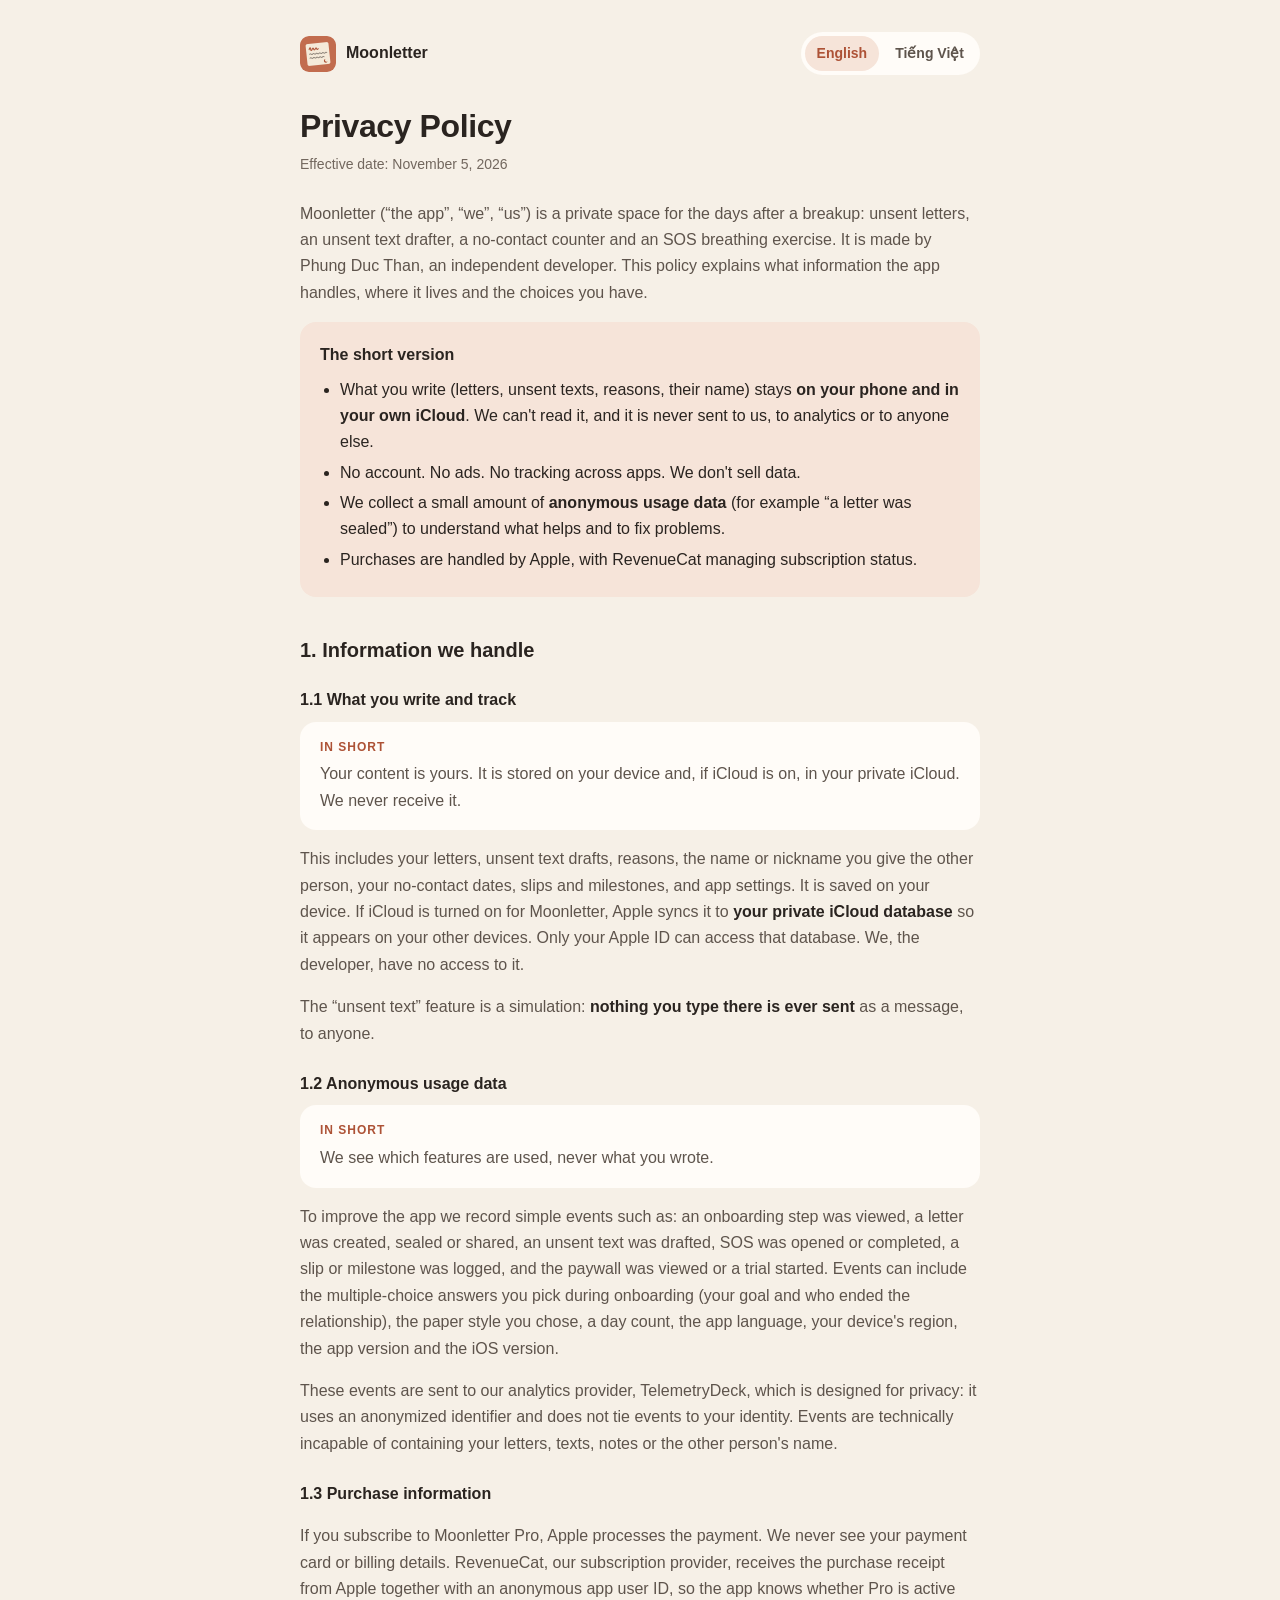
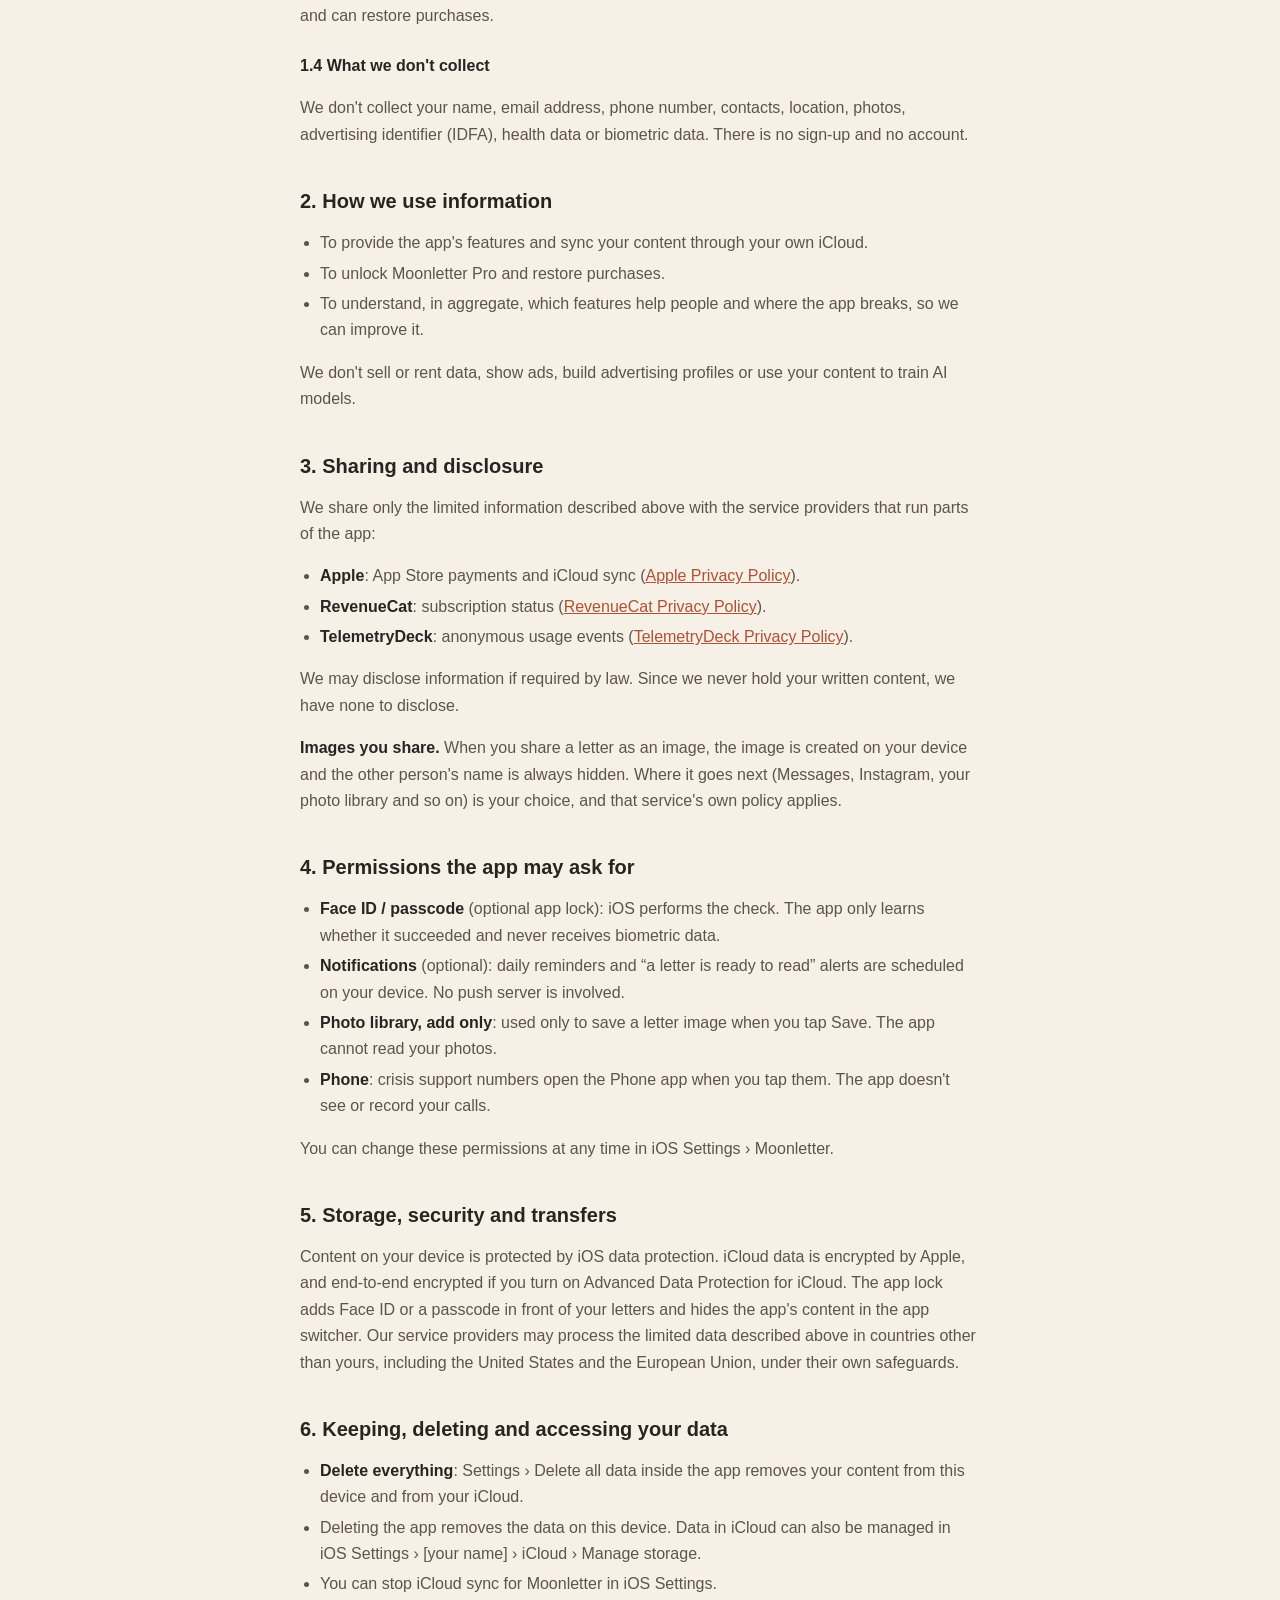
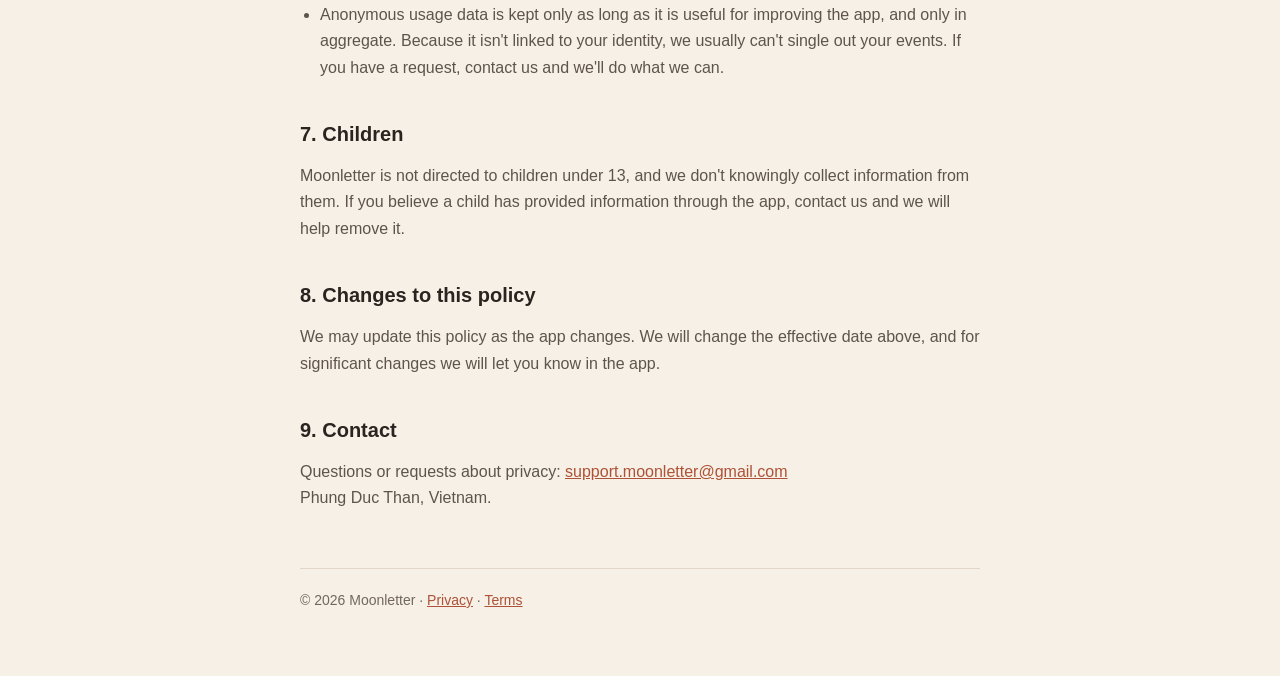
==== privacy.html @ 15083d05 "Add Moonletter privacy policy, terms of use and support pages Co-Authored-By: Claude Opus 5.5 <norep" ====
<!doctype html>
<html lang="en">
<head>
<meta charset="utf-8">
<meta name="viewport" content="width=device-width, initial-scale=1">
<title>Moonletter · Privacy Policy</title>
<meta name="description" content="How Moonletter handles your data: your letters stay on your phone and in your own iCloud.">
<link rel="icon" href="logo.png">
<link rel="stylesheet" href="style.css">
</head>
<body>
<main>
<header>
  <a class="brand" href="./"><img src="logo.png" alt="">Moonletter</a>
  <nav class="lang" aria-label="Language"><a href="#en" class="on">English</a><a href="#vi">Tiếng Việt</a></nav>
</header>

<!-- ============================== ENGLISH ============================== -->
<article id="en" lang="en">
<h1>Privacy Policy</h1>
<p class="meta">Effective date: November 5, 2026</p>

<p>Moonletter (“the app”, “we”, “us”) is a private space for the days after a breakup: unsent letters, an unsent text drafter, a no-contact counter and an SOS breathing exercise. It is made by Phung Duc Than, an independent developer. This policy explains what information the app handles, where it lives and the choices you have.</p>

<div class="summary">
  <strong>The short version</strong>
  <ul>
    <li>What you write (letters, unsent texts, reasons, their name) stays <strong>on your phone and in your own iCloud</strong>. We can't read it, and it is never sent to us, to analytics or to anyone else.</li>
    <li>No account. No ads. No tracking across apps. We don't sell data.</li>
    <li>We collect a small amount of <strong>anonymous usage data</strong> (for example “a letter was sealed”) to understand what helps and to fix problems.</li>
    <li>Purchases are handled by Apple, with RevenueCat managing subscription status.</li>
  </ul>
</div>

<h2>1. Information we handle</h2>

<h3>1.1 What you write and track</h3>
<div class="short"><b>In short</b><p>Your content is yours. It is stored on your device and, if iCloud is on, in your private iCloud. We never receive it.</p></div>
<p>This includes your letters, unsent text drafts, reasons, the name or nickname you give the other person, your no-contact dates, slips and milestones, and app settings. It is saved on your device. If iCloud is turned on for Moonletter, Apple syncs it to <strong>your private iCloud database</strong> so it appears on your other devices. Only your Apple ID can access that database. We, the developer, have no access to it.</p>
<p>The “unsent text” feature is a simulation: <strong>nothing you type there is ever sent</strong> as a message, to anyone.</p>

<h3>1.2 Anonymous usage data</h3>
<div class="short"><b>In short</b><p>We see which features are used, never what you wrote.</p></div>
<p>To improve the app we record simple events such as: an onboarding step was viewed, a letter was created, sealed or shared, an unsent text was drafted, SOS was opened or completed, a slip or milestone was logged, and the paywall was viewed or a trial started. Events can include the multiple-choice answers you pick during onboarding (your goal and who ended the relationship), the paper style you chose, a day count, the app language, your device's region, the app version and the iOS version.</p>
<p>These events are sent to our analytics provider, TelemetryDeck, which is designed for privacy: it uses an anonymized identifier and does not tie events to your identity. Events are technically incapable of containing your letters, texts, notes or the other person's name.</p>

<h3>1.3 Purchase information</h3>
<p>If you subscribe to Moonletter Pro, Apple processes the payment. We never see your payment card or billing details. RevenueCat, our subscription provider, receives the purchase receipt from Apple together with an anonymous app user ID, so the app knows whether Pro is active and can restore purchases.</p>

<h3>1.4 What we don't collect</h3>
<p>We don't collect your name, email address, phone number, contacts, location, photos, advertising identifier (IDFA), health data or biometric data. There is no sign-up and no account.</p>

<h2>2. How we use information</h2>
<ul>
  <li>To provide the app's features and sync your content through your own iCloud.</li>
  <li>To unlock Moonletter Pro and restore purchases.</li>
  <li>To understand, in aggregate, which features help people and where the app breaks, so we can improve it.</li>
</ul>
<p>We don't sell or rent data, show ads, build advertising profiles or use your content to train AI models.</p>

<h2>3. Sharing and disclosure</h2>
<p>We share only the limited information described above with the service providers that run parts of the app:</p>
<ul>
  <li><strong>Apple</strong>: App Store payments and iCloud sync (<a href="https://www.apple.com/legal/privacy/">Apple Privacy Policy</a>).</li>
  <li><strong>RevenueCat</strong>: subscription status (<a href="https://www.revenuecat.com/privacy/">RevenueCat Privacy Policy</a>).</li>
  <li><strong>TelemetryDeck</strong>: anonymous usage events (<a href="https://telemetrydeck.com/privacy/">TelemetryDeck Privacy Policy</a>).</li>
</ul>
<p>We may disclose information if required by law. Since we never hold your written content, we have none to disclose.</p>
<p><strong>Images you share.</strong> When you share a letter as an image, the image is created on your device and the other person's name is always hidden. Where it goes next (Messages, Instagram, your photo library and so on) is your choice, and that service's own policy applies.</p>

<h2>4. Permissions the app may ask for</h2>
<ul>
  <li><strong>Face ID / passcode</strong> (optional app lock): iOS performs the check. The app only learns whether it succeeded and never receives biometric data.</li>
  <li><strong>Notifications</strong> (optional): daily reminders and “a letter is ready to read” alerts are scheduled on your device. No push server is involved.</li>
  <li><strong>Photo library, add only</strong>: used only to save a letter image when you tap Save. The app cannot read your photos.</li>
  <li><strong>Phone</strong>: crisis support numbers open the Phone app when you tap them. The app doesn't see or record your calls.</li>
</ul>
<p>You can change these permissions at any time in iOS Settings › Moonletter.</p>

<h2>5. Storage, security and transfers</h2>
<p>Content on your device is protected by iOS data protection. iCloud data is encrypted by Apple, and end-to-end encrypted if you turn on Advanced Data Protection for iCloud. The app lock adds Face ID or a passcode in front of your letters and hides the app's content in the app switcher. Our service providers may process the limited data described above in countries other than yours, including the United States and the European Union, under their own safeguards.</p>

<h2>6. Keeping, deleting and accessing your data</h2>
<ul>
  <li><strong>Delete everything</strong>: Settings › Delete all data inside the app removes your content from this device and from your iCloud.</li>
  <li>Deleting the app removes the data on this device. Data in iCloud can also be managed in iOS Settings › [your name] › iCloud › Manage storage.</li>
  <li>You can stop iCloud sync for Moonletter in iOS Settings.</li>
  <li>Anonymous usage data is kept only as long as it is useful for improving the app, and only in aggregate. Because it isn't linked to your identity, we usually can't single out your events. If you have a request, contact us and we'll do what we can.</li>
</ul>

<h2>7. Children</h2>
<p>Moonletter is not directed to children under 13, and we don't knowingly collect information from them. If you believe a child has provided information through the app, contact us and we will help remove it.</p>

<h2>8. Changes to this policy</h2>
<p>We may update this policy as the app changes. We will change the effective date above, and for significant changes we will let you know in the app.</p>

<h2>9. Contact</h2>
<p>Questions or requests about privacy: <a href="mailto:support.moonletter@gmail.com">support.moonletter@gmail.com</a><br>Phung Duc Than, Vietnam.</p>
</article>

<!-- ============================== TIẾNG VIỆT ============================== -->
<article id="vi" lang="vi">
<h1>Chính sách quyền riêng tư</h1>
<p class="meta">Có hiệu lực từ: 5 tháng 11, 2026</p>

<p>Moonletter (“ứng dụng”, “chúng tôi”) là một góc riêng cho những ngày sau chia tay: thư không gửi, nhắn mà không gửi, đếm ngày không liên lạc và bài thở SOS. Ứng dụng do Phùng Đức Thản, một nhà phát triển độc lập, làm ra. Chính sách này giải thích ứng dụng xử lý những thông tin nào, chúng nằm ở đâu và bạn có những lựa chọn gì.</p>

<div class="summary">
  <strong>Tóm tắt</strong>
  <ul>
    <li>Những gì bạn viết (thư, tin nhắn không gửi, lý do, tên người ấy) chỉ nằm <strong>trên điện thoại và iCloud riêng của bạn</strong>. Chúng tôi không đọc được, và chúng không bao giờ được gửi cho chúng tôi, cho dịch vụ phân tích hay cho bất kỳ ai.</li>
    <li>Không tài khoản. Không quảng cáo. Không theo dõi bạn qua các ứng dụng khác. Chúng tôi không bán dữ liệu.</li>
    <li>Chúng tôi thu một lượng nhỏ <strong>dữ liệu sử dụng ẩn danh</strong> (ví dụ “một lá thư vừa được niêm phong”) để biết điều gì giúp ích và để sửa lỗi.</li>
    <li>Việc mua hàng do Apple xử lý, RevenueCat quản lý trạng thái gói đăng ký.</li>
  </ul>
</div>

<h2>1. Thông tin ứng dụng xử lý</h2>

<h3>1.1 Những gì bạn viết và ghi lại</h3>
<div class="short"><b>Ngắn gọn</b><p>Nội dung là của bạn. Nó được lưu trên máy và, nếu bật iCloud, trong iCloud riêng của bạn. Chúng tôi không bao giờ nhận được.</p></div>
<p>Gồm thư, tin nhắn không gửi, lý do, tên hoặc biệt danh bạn đặt cho người ấy, ngày không liên lạc, những lần lỡ, cột mốc và cài đặt của ứng dụng. Tất cả được lưu trên máy bạn. Nếu bật iCloud cho Moonletter, Apple đồng bộ chúng vào <strong>kho iCloud riêng của bạn</strong> để hiện trên các thiết bị khác của bạn. Chỉ Apple ID của bạn mới truy cập được kho này. Chúng tôi, nhà phát triển, không có quyền truy cập.</p>
<p>Tính năng “nhắn mà không gửi” chỉ là giả lập: <strong>không có gì bạn gõ ở đó được gửi đi</strong> dưới dạng tin nhắn, cho bất kỳ ai.</p>

<h3>1.2 Dữ liệu sử dụng ẩn danh</h3>
<div class="short"><b>Ngắn gọn</b><p>Chúng tôi biết tính năng nào được dùng, không bao giờ biết bạn đã viết gì.</p></div>
<p>Để cải thiện ứng dụng, chúng tôi ghi lại các sự kiện đơn giản như: xem một bước giới thiệu, tạo, niêm phong hoặc chia sẻ một lá thư, soạn một tin nhắn không gửi, mở hoặc hoàn thành SOS, ghi một lần lỡ hoặc một cột mốc, xem trang nâng cấp hoặc bắt đầu dùng thử. Sự kiện có thể kèm các lựa chọn trắc nghiệm bạn chọn lúc bắt đầu (mục tiêu của bạn, ai là người kết thúc), kiểu giấy bạn chọn, số ngày, ngôn ngữ ứng dụng, vùng của máy, phiên bản ứng dụng và phiên bản iOS.</p>
<p>Các sự kiện này được gửi tới TelemetryDeck, dịch vụ phân tích được thiết kế để bảo vệ quyền riêng tư: dùng mã định danh ẩn danh và không gắn sự kiện với danh tính của bạn. Về mặt kỹ thuật, sự kiện không thể chứa thư, tin nhắn, ghi chú hay tên người ấy.</p>

<h3>1.3 Thông tin mua hàng</h3>
<p>Nếu bạn đăng ký Moonletter Pro, Apple xử lý việc thanh toán. Chúng tôi không bao giờ thấy thẻ hay thông tin thanh toán của bạn. RevenueCat, nhà cung cấp dịch vụ gói đăng ký, nhận biên nhận mua hàng từ Apple cùng một mã người dùng ẩn danh, để ứng dụng biết Pro có đang bật không và khôi phục được giao dịch.</p>

<h3>1.4 Những gì chúng tôi không thu thập</h3>
<p>Chúng tôi không thu thập họ tên, email, số điện thoại, danh bạ, vị trí, ảnh, mã quảng cáo (IDFA), dữ liệu sức khoẻ hay dữ liệu sinh trắc học. Không cần đăng ký, không có tài khoản.</p>

<h2>2. Chúng tôi dùng thông tin để làm gì</h2>
<ul>
  <li>Cung cấp các tính năng của ứng dụng và đồng bộ nội dung qua iCloud của chính bạn.</li>
  <li>Mở khoá Moonletter Pro và khôi phục giao dịch.</li>
  <li>Hiểu, ở dạng tổng hợp, tính năng nào giúp ích và ứng dụng lỗi ở đâu, để cải thiện.</li>
</ul>
<p>Chúng tôi không bán hay cho thuê dữ liệu, không hiện quảng cáo, không lập hồ sơ quảng cáo và không dùng nội dung của bạn để huấn luyện AI.</p>

<h2>3. Chia sẻ và tiết lộ</h2>
<p>Chúng tôi chỉ chia sẻ phần thông tin hạn chế nói ở trên với các nhà cung cấp dịch vụ vận hành một phần ứng dụng:</p>
<ul>
  <li><strong>Apple</strong>: thanh toán App Store và đồng bộ iCloud (<a href="https://www.apple.com/legal/privacy/">Chính sách quyền riêng tư của Apple</a>).</li>
  <li><strong>RevenueCat</strong>: trạng thái gói đăng ký (<a href="https://www.revenuecat.com/privacy/">Chính sách của RevenueCat</a>).</li>
  <li><strong>TelemetryDeck</strong>: sự kiện sử dụng ẩn danh (<a href="https://telemetrydeck.com/privacy/">Chính sách của TelemetryDeck</a>).</li>
</ul>
<p>Chúng tôi có thể tiết lộ thông tin khi pháp luật yêu cầu. Vì không bao giờ giữ nội dung bạn viết, chúng tôi không có nội dung nào để tiết lộ.</p>
<p><strong>Ảnh bạn chia sẻ.</strong> Khi bạn chia sẻ một lá thư dưới dạng ảnh, ảnh được tạo ngay trên máy và tên người ấy luôn được che. Ảnh đi đâu tiếp theo (Tin nhắn, Instagram, thư viện ảnh…) là do bạn chọn, và chính sách của dịch vụ đó sẽ áp dụng.</p>

<h2>4. Các quyền ứng dụng có thể xin</h2>
<ul>
  <li><strong>Face ID / mật mã</strong> (khoá ứng dụng, tuỳ chọn): iOS thực hiện việc kiểm tra. Ứng dụng chỉ biết thành công hay không và không bao giờ nhận dữ liệu sinh trắc học.</li>
  <li><strong>Thông báo</strong> (tuỳ chọn): nhắc hằng ngày và thông báo “thư đã đọc được” được lên lịch ngay trên máy, không qua máy chủ nào.</li>
  <li><strong>Thư viện ảnh, chỉ thêm</strong>: chỉ dùng để lưu ảnh lá thư khi bạn bấm Lưu. Ứng dụng không đọc được ảnh của bạn.</li>
  <li><strong>Điện thoại</strong>: số đường dây hỗ trợ khủng hoảng mở ứng dụng Điện thoại khi bạn bấm. Ứng dụng không thấy và không ghi lại cuộc gọi.</li>
</ul>
<p>Bạn có thể đổi các quyền này bất cứ lúc nào trong Cài đặt iOS › Moonletter.</p>

<h2>5. Lưu trữ, bảo mật và chuyển dữ liệu</h2>
<p>Nội dung trên máy được bảo vệ bởi cơ chế bảo vệ dữ liệu của iOS. Dữ liệu iCloud được Apple mã hoá, và mã hoá đầu cuối nếu bạn bật Bảo vệ dữ liệu nâng cao cho iCloud. Khoá ứng dụng thêm Face ID hoặc mật mã trước thư của bạn và che nội dung khi xem trình chuyển ứng dụng. Các nhà cung cấp dịch vụ có thể xử lý phần dữ liệu hạn chế nói trên ở nước khác, gồm Hoa Kỳ và Liên minh châu Âu, theo các biện pháp bảo vệ của họ.</p>

<h2>6. Lưu giữ, xoá và truy cập dữ liệu</h2>
<ul>
  <li><strong>Xoá tất cả</strong>: Cài đặt › Xoá toàn bộ dữ liệu trong ứng dụng sẽ xoá nội dung của bạn trên máy này và trong iCloud của bạn.</li>
  <li>Xoá ứng dụng sẽ xoá dữ liệu trên máy này. Dữ liệu trong iCloud cũng quản lý được ở Cài đặt iOS › [tên bạn] › iCloud › Quản lý dung lượng.</li>
  <li>Bạn có thể tắt đồng bộ iCloud cho Moonletter trong Cài đặt iOS.</li>
  <li>Dữ liệu sử dụng ẩn danh chỉ được giữ khi còn hữu ích cho việc cải thiện ứng dụng, và chỉ ở dạng tổng hợp. Vì không gắn với danh tính, thường chúng tôi không tách riêng được sự kiện của bạn. Nếu có yêu cầu, hãy liên hệ, chúng tôi sẽ cố gắng hết sức.</li>
</ul>

<h2>7. Trẻ em</h2>
<p>Moonletter không dành cho trẻ dưới 13 tuổi và chúng tôi không cố ý thu thập thông tin của trẻ. Nếu bạn cho rằng một trẻ em đã cung cấp thông tin qua ứng dụng, hãy liên hệ để chúng tôi giúp xoá.</p>

<h2>8. Thay đổi chính sách</h2>
<p>Chúng tôi có thể cập nhật chính sách khi ứng dụng thay đổi. Ngày hiệu lực ở trên sẽ được cập nhật, và với thay đổi quan trọng, chúng tôi sẽ báo trong ứng dụng.</p>

<h2>9. Liên hệ</h2>
<p>Câu hỏi hoặc yêu cầu về quyền riêng tư: <a href="mailto:support.moonletter@gmail.com">support.moonletter@gmail.com</a><br>Phùng Đức Thản, Việt Nam.</p>
</article>

<footer>© 2026 Moonletter · <a href="privacy.html">Privacy</a> · <a href="terms.html">Terms</a></footer>
</main>
</body>
</html>
---- style.css ----
:root {
  --bg: #F6F0E7;
  --surface: #FFFCF8;
  --ink: #2A2420;
  --ink-2: #5E544C;
  --ink-3: #72675E;
  --accent: #AD5236;
  --accent-soft: #F6E4D9;
  --line: #E2D7C8;
  --mark: #FFE7A3;
}
@media (prefers-color-scheme: dark) {
  :root {
    --bg: #1A1714;
    --surface: #26211D;
    --ink: #F2EBE2;
    --ink-2: #C4B8AB;
    --ink-3: #9A8E82;
    --accent: #E89C7A;
    --accent-soft: #3A2A22;
    --line: #3A332D;
    --mark: #5A4A1E;
  }
}
* { box-sizing: border-box; }
html { -webkit-text-size-adjust: 100%; }
body {
  margin: 0;
  background: var(--bg);
  color: var(--ink);
  font: 16px/1.65 "Be Vietnam Pro", -apple-system, BlinkMacSystemFont, "Segoe UI", sans-serif;
}
main { max-width: 720px; margin: 0 auto; padding: 32px 20px 64px; }
header { display: flex; align-items: center; justify-content: space-between; gap: 12px; margin-bottom: 32px; }
.brand { display: flex; align-items: center; gap: 10px; font-weight: 700; color: var(--ink); text-decoration: none; }
.brand img { width: 36px; height: 36px; border-radius: 9px; }
.lang { display: flex; gap: 4px; background: var(--surface); padding: 4px; border-radius: 999px; }
.lang a { padding: 6px 12px; border-radius: 999px; color: var(--ink-2); text-decoration: none; font-size: 14px; font-weight: 600; }
.lang a.on { background: var(--accent-soft); color: var(--accent); }
h1 { font-size: 32px; line-height: 1.2; margin: 0 0 8px; letter-spacing: -0.4px; }
.meta { color: var(--ink-3); font-size: 14px; margin: 0 0 24px; }
h2 { font-size: 20px; line-height: 1.3; margin: 40px 0 8px; }
h3 { font-size: 16px; margin: 24px 0 4px; }
p, li { color: var(--ink-2); }
strong { color: var(--ink); }
a { color: var(--accent); }
ul { padding-left: 20px; }
li { margin: 4px 0; }
.short {
  background: var(--surface);
  border-radius: 16px;
  padding: 16px 20px;
  margin: 8px 0 16px;
}
.short p { margin: 0; }
.short b { color: var(--accent); font-size: 12px; letter-spacing: 1px; text-transform: uppercase; display: block; margin-bottom: 4px; }
.summary { background: var(--accent-soft); border-radius: 16px; padding: 20px; margin: 0 0 8px; }
.summary ul { margin: 8px 0 0; }
.summary li { color: var(--ink); }
.todo { background: var(--mark); color: var(--ink); padding: 0 4px; border-radius: 4px; }
footer { margin-top: 56px; padding-top: 20px; border-top: 1px solid var(--line); color: var(--ink-3); font-size: 14px; }

/* Song ngữ: mặc định tiếng Anh; mở với #vi thì hiện tiếng Việt. */
#vi { display: none; }
#vi:target { display: block; }
body:has(#vi:target) #en { display: none; }
body:has(#vi:target) .lang a[href="#en"] { background: none; color: var(--ink-2); }
body:has(#vi:target) .lang a[href="#vi"] { background: var(--accent-soft); color: var(--accent); }
/* Mở bằng #vi / #en: không cuộn mất phần đầu trang (trình duyệt kẹp về 0). */
article { scroll-margin-top: 100vh; }
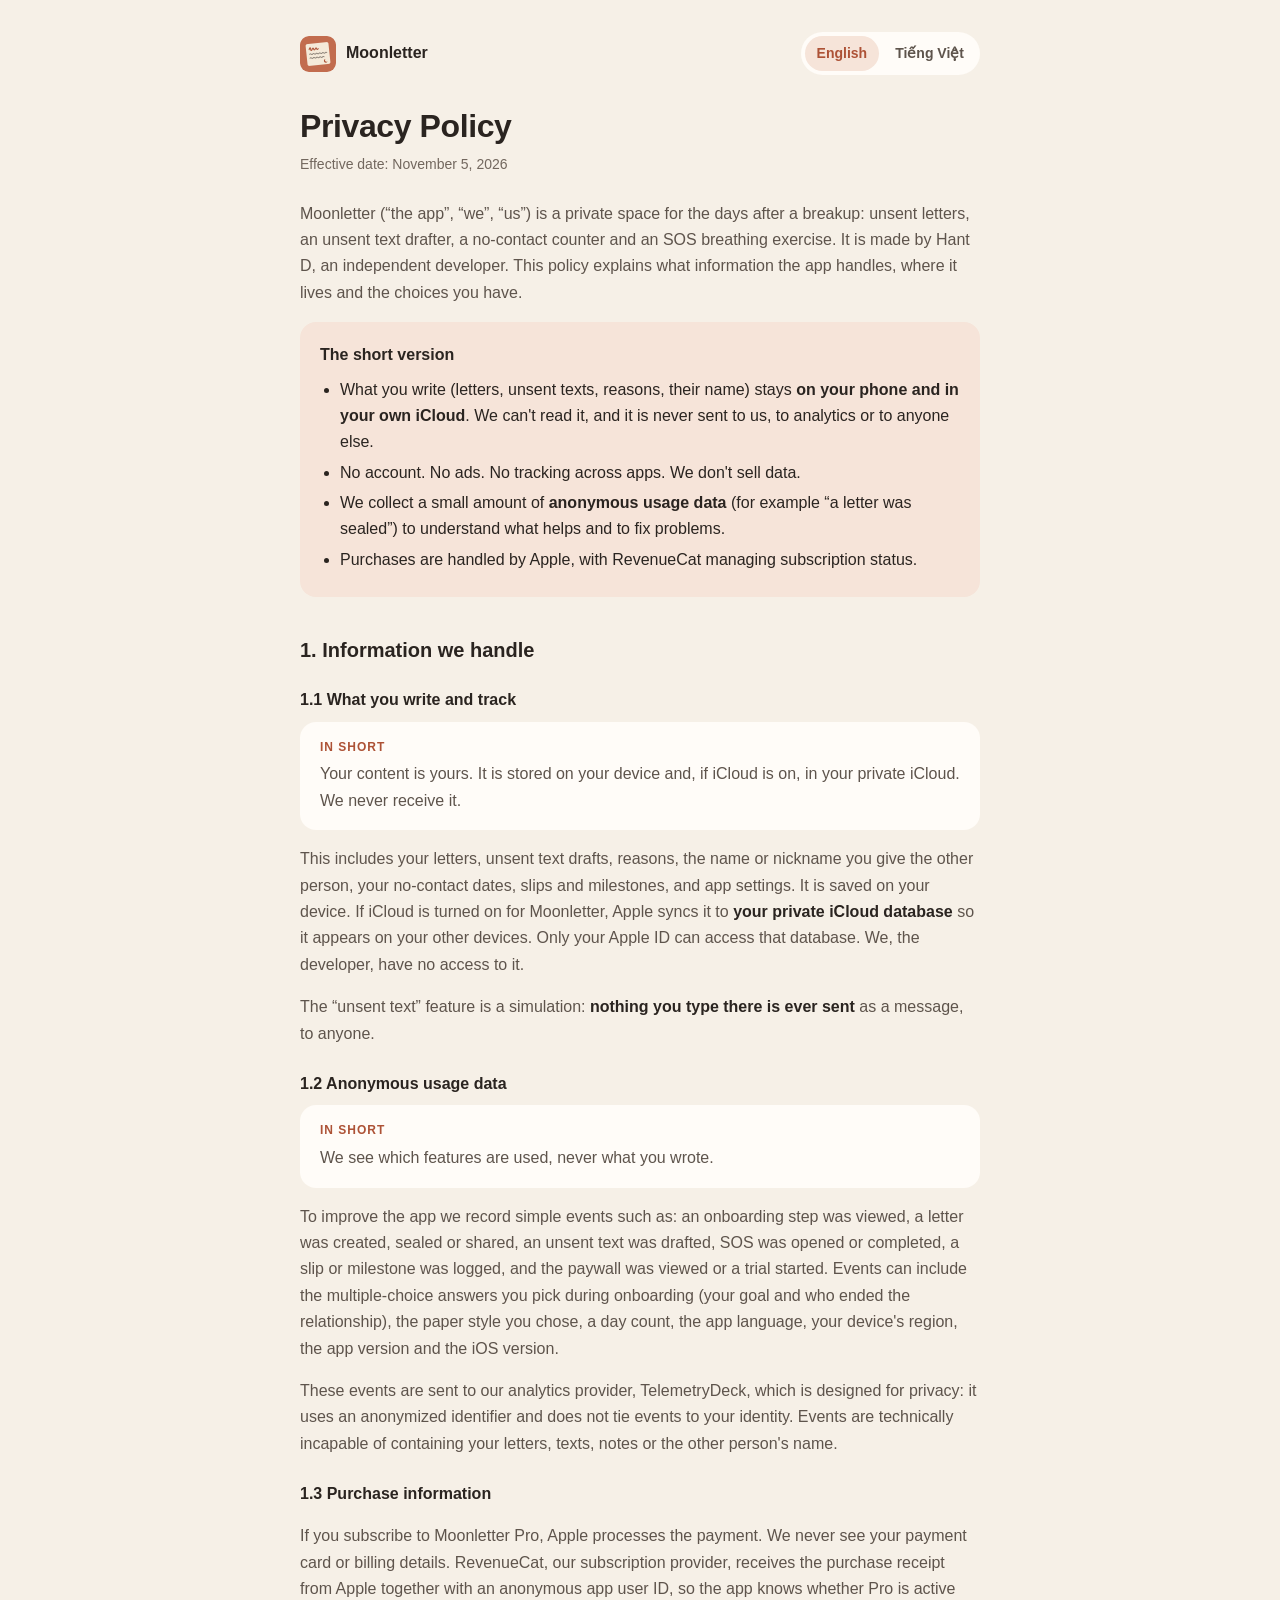
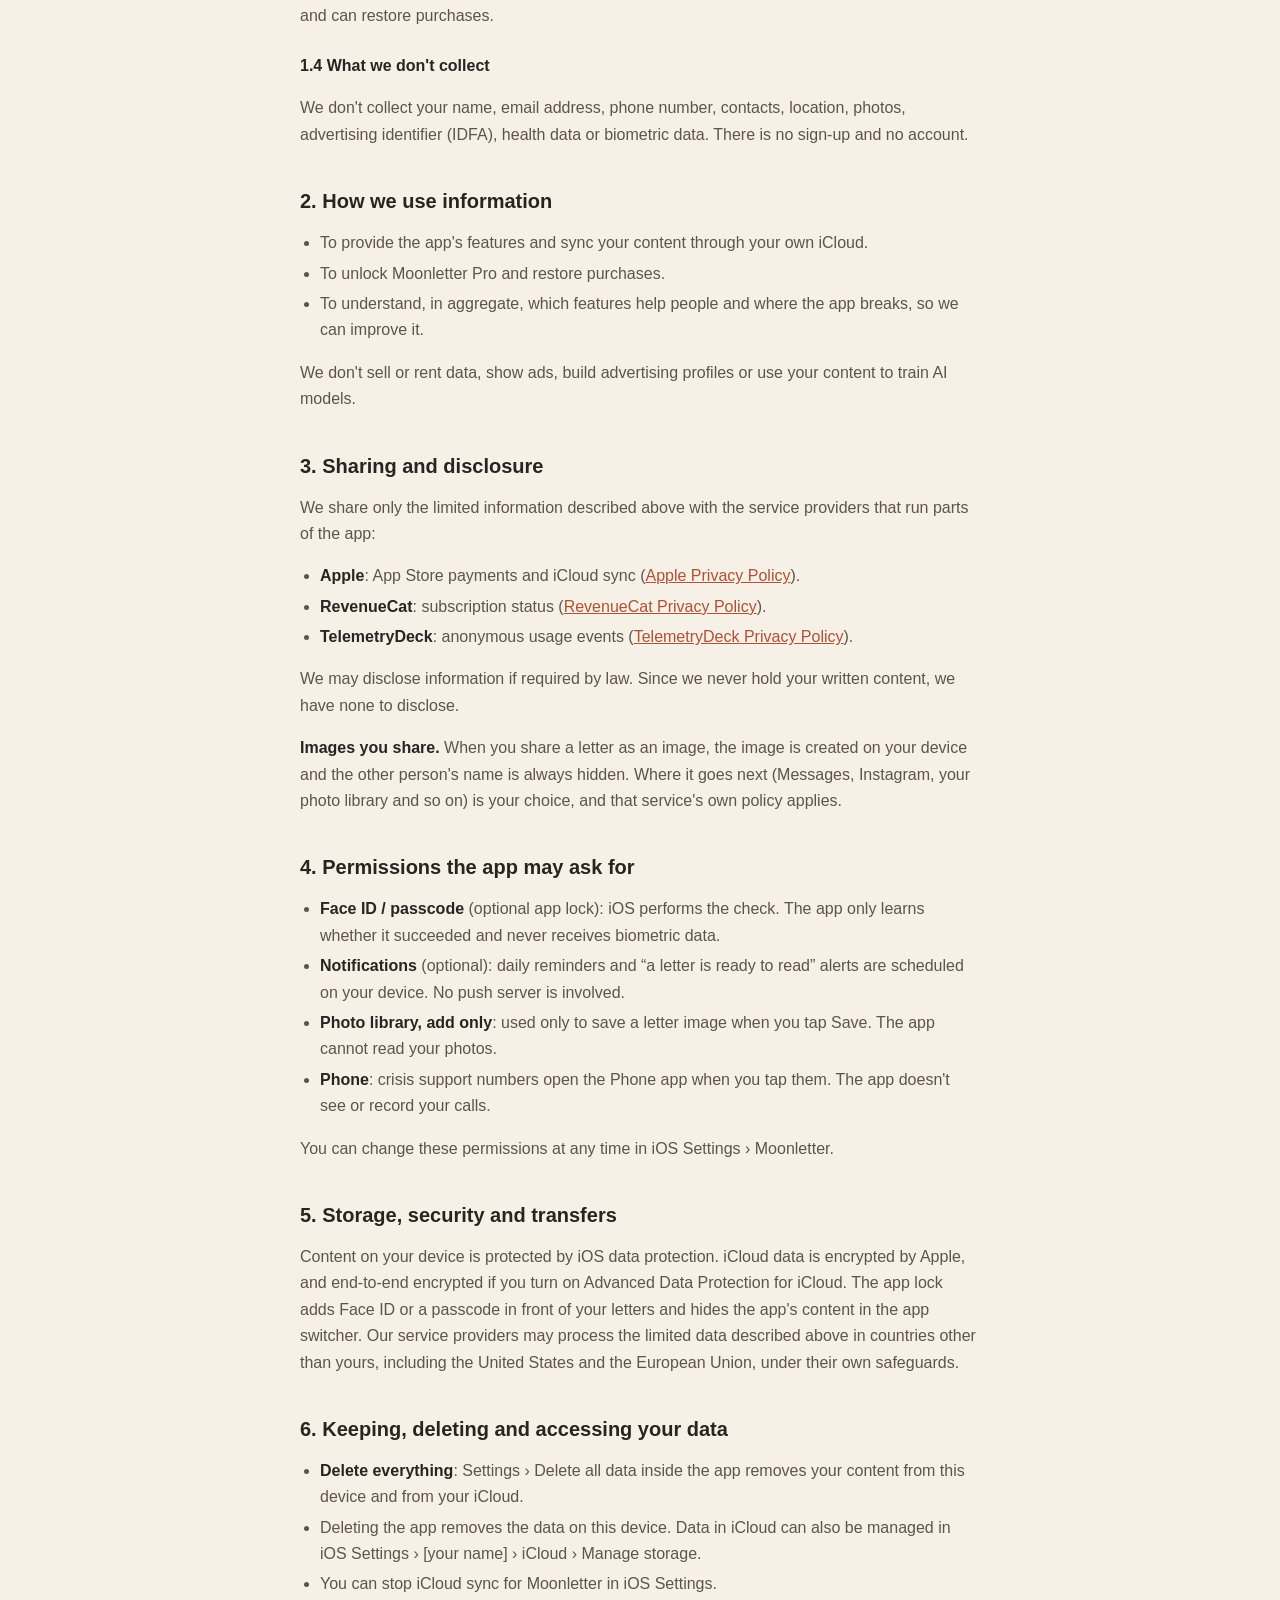
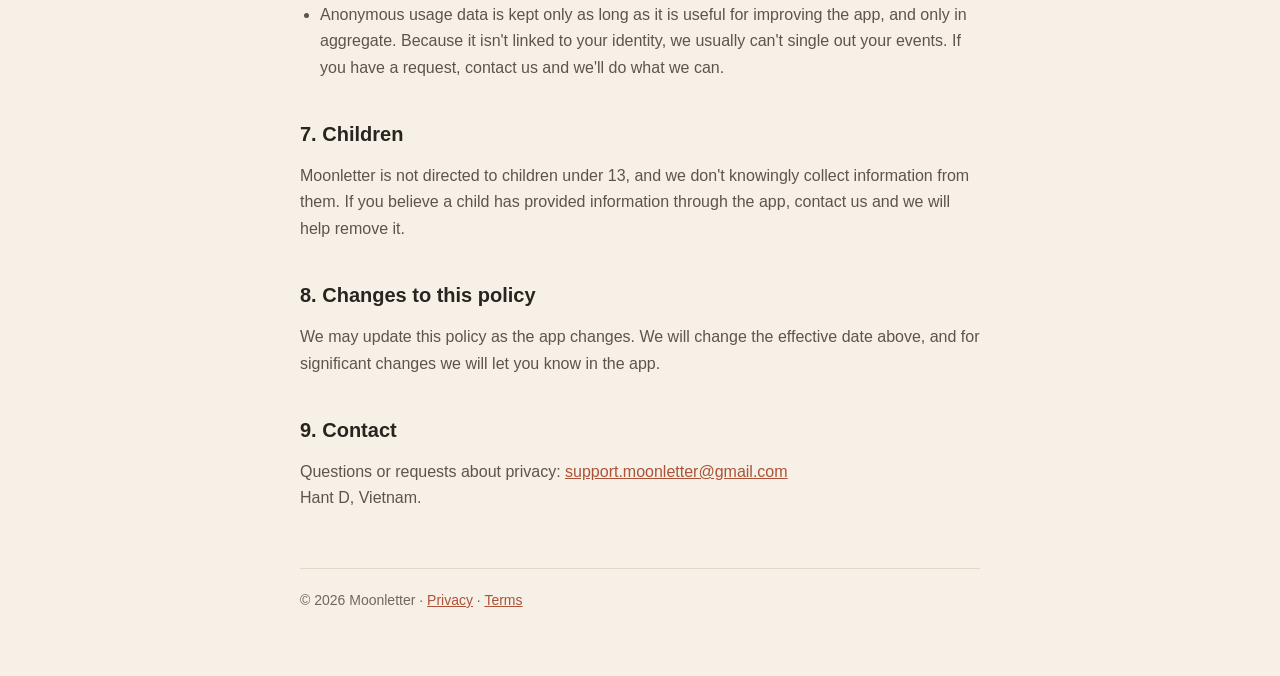
==== commit 7de00576: "Use the Hant D developer name on legal pages Co-Authored-By: Claude Opus 5.5 <noreply@anthropic.com>" ====
--- a/privacy.html
+++ b/privacy.html
@@ -20,7 +20,7 @@
 <h1>Privacy Policy</h1>
 <p class="meta">Effective date: November 5, 2026</p>
 
-<p>Moonletter (“the app”, “we”, “us”) is a private space for the days after a breakup: unsent letters, an unsent text drafter, a no-contact counter and an SOS breathing exercise. It is made by Phung Duc Than, an independent developer. This policy explains what information the app handles, where it lives and the choices you have.</p>
+<p>Moonletter (“the app”, “we”, “us”) is a private space for the days after a breakup: unsent letters, an unsent text drafter, a no-contact counter and an SOS breathing exercise. It is made by Hant D, an independent developer. This policy explains what information the app handles, where it lives and the choices you have.</p>
 
 <div class="summary">
   <strong>The short version</strong>
@@ -95,7 +95,7 @@
 <p>We may update this policy as the app changes. We will change the effective date above, and for significant changes we will let you know in the app.</p>
 
 <h2>9. Contact</h2>
-<p>Questions or requests about privacy: <a href="mailto:support.moonletter@gmail.com">support.moonletter@gmail.com</a><br>Phung Duc Than, Vietnam.</p>
+<p>Questions or requests about privacy: <a href="mailto:support.moonletter@gmail.com">support.moonletter@gmail.com</a><br>Hant D, Vietnam.</p>
 </article>
 
 <!-- ============================== TIẾNG VIỆT ============================== -->
@@ -103,7 +103,7 @@
 <h1>Chính sách quyền riêng tư</h1>
 <p class="meta">Có hiệu lực từ: 5 tháng 11, 2026</p>
 
-<p>Moonletter (“ứng dụng”, “chúng tôi”) là một góc riêng cho những ngày sau chia tay: thư không gửi, nhắn mà không gửi, đếm ngày không liên lạc và bài thở SOS. Ứng dụng do Phùng Đức Thản, một nhà phát triển độc lập, làm ra. Chính sách này giải thích ứng dụng xử lý những thông tin nào, chúng nằm ở đâu và bạn có những lựa chọn gì.</p>
+<p>Moonletter (“ứng dụng”, “chúng tôi”) là một góc riêng cho những ngày sau chia tay: thư không gửi, nhắn mà không gửi, đếm ngày không liên lạc và bài thở SOS. Ứng dụng do Hant D, một nhà phát triển độc lập, làm ra. Chính sách này giải thích ứng dụng xử lý những thông tin nào, chúng nằm ở đâu và bạn có những lựa chọn gì.</p>
 
 <div class="summary">
   <strong>Tóm tắt</strong>
@@ -178,7 +178,7 @@
 <p>Chúng tôi có thể cập nhật chính sách khi ứng dụng thay đổi. Ngày hiệu lực ở trên sẽ được cập nhật, và với thay đổi quan trọng, chúng tôi sẽ báo trong ứng dụng.</p>
 
 <h2>9. Liên hệ</h2>
-<p>Câu hỏi hoặc yêu cầu về quyền riêng tư: <a href="mailto:support.moonletter@gmail.com">support.moonletter@gmail.com</a><br>Phùng Đức Thản, Việt Nam.</p>
+<p>Câu hỏi hoặc yêu cầu về quyền riêng tư: <a href="mailto:support.moonletter@gmail.com">support.moonletter@gmail.com</a><br>Hant D, Việt Nam.</p>
 </article>
 
 <footer>© 2026 Moonletter · <a href="privacy.html">Privacy</a> · <a href="terms.html">Terms</a></footer>
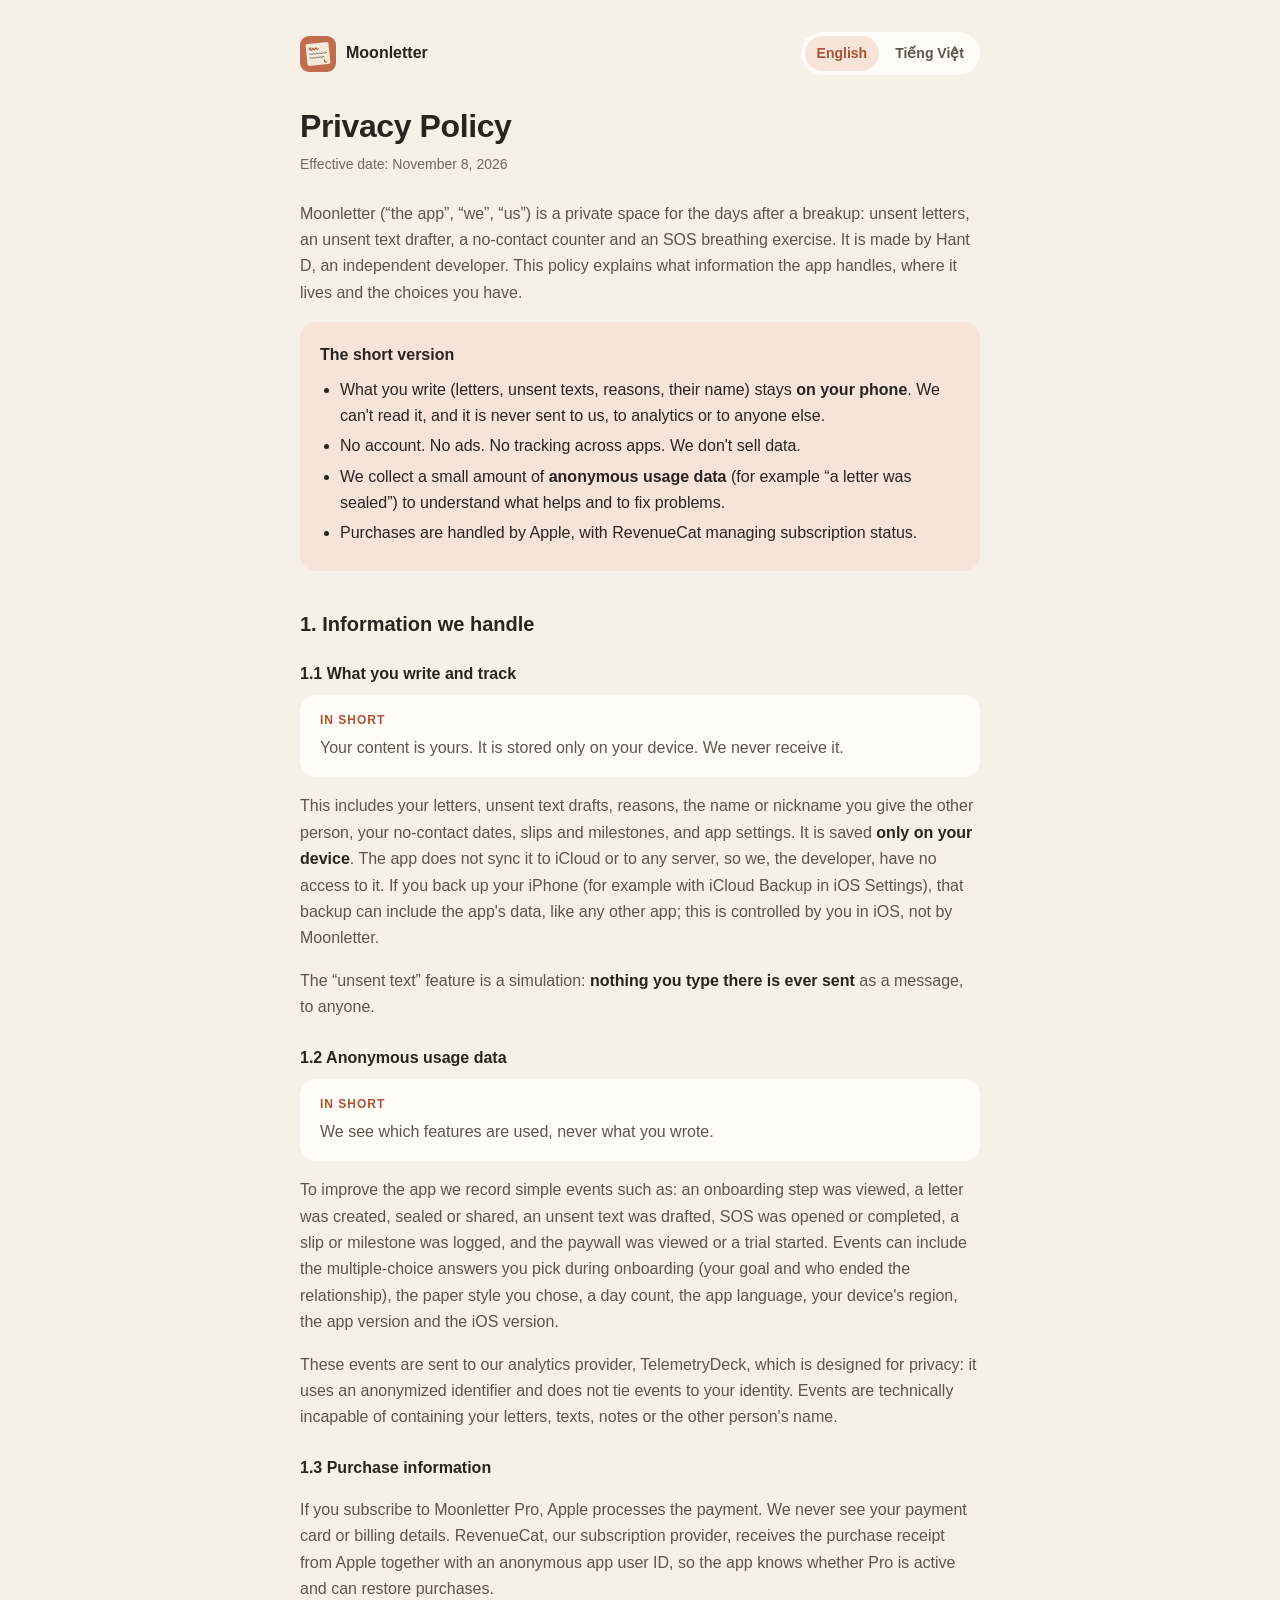
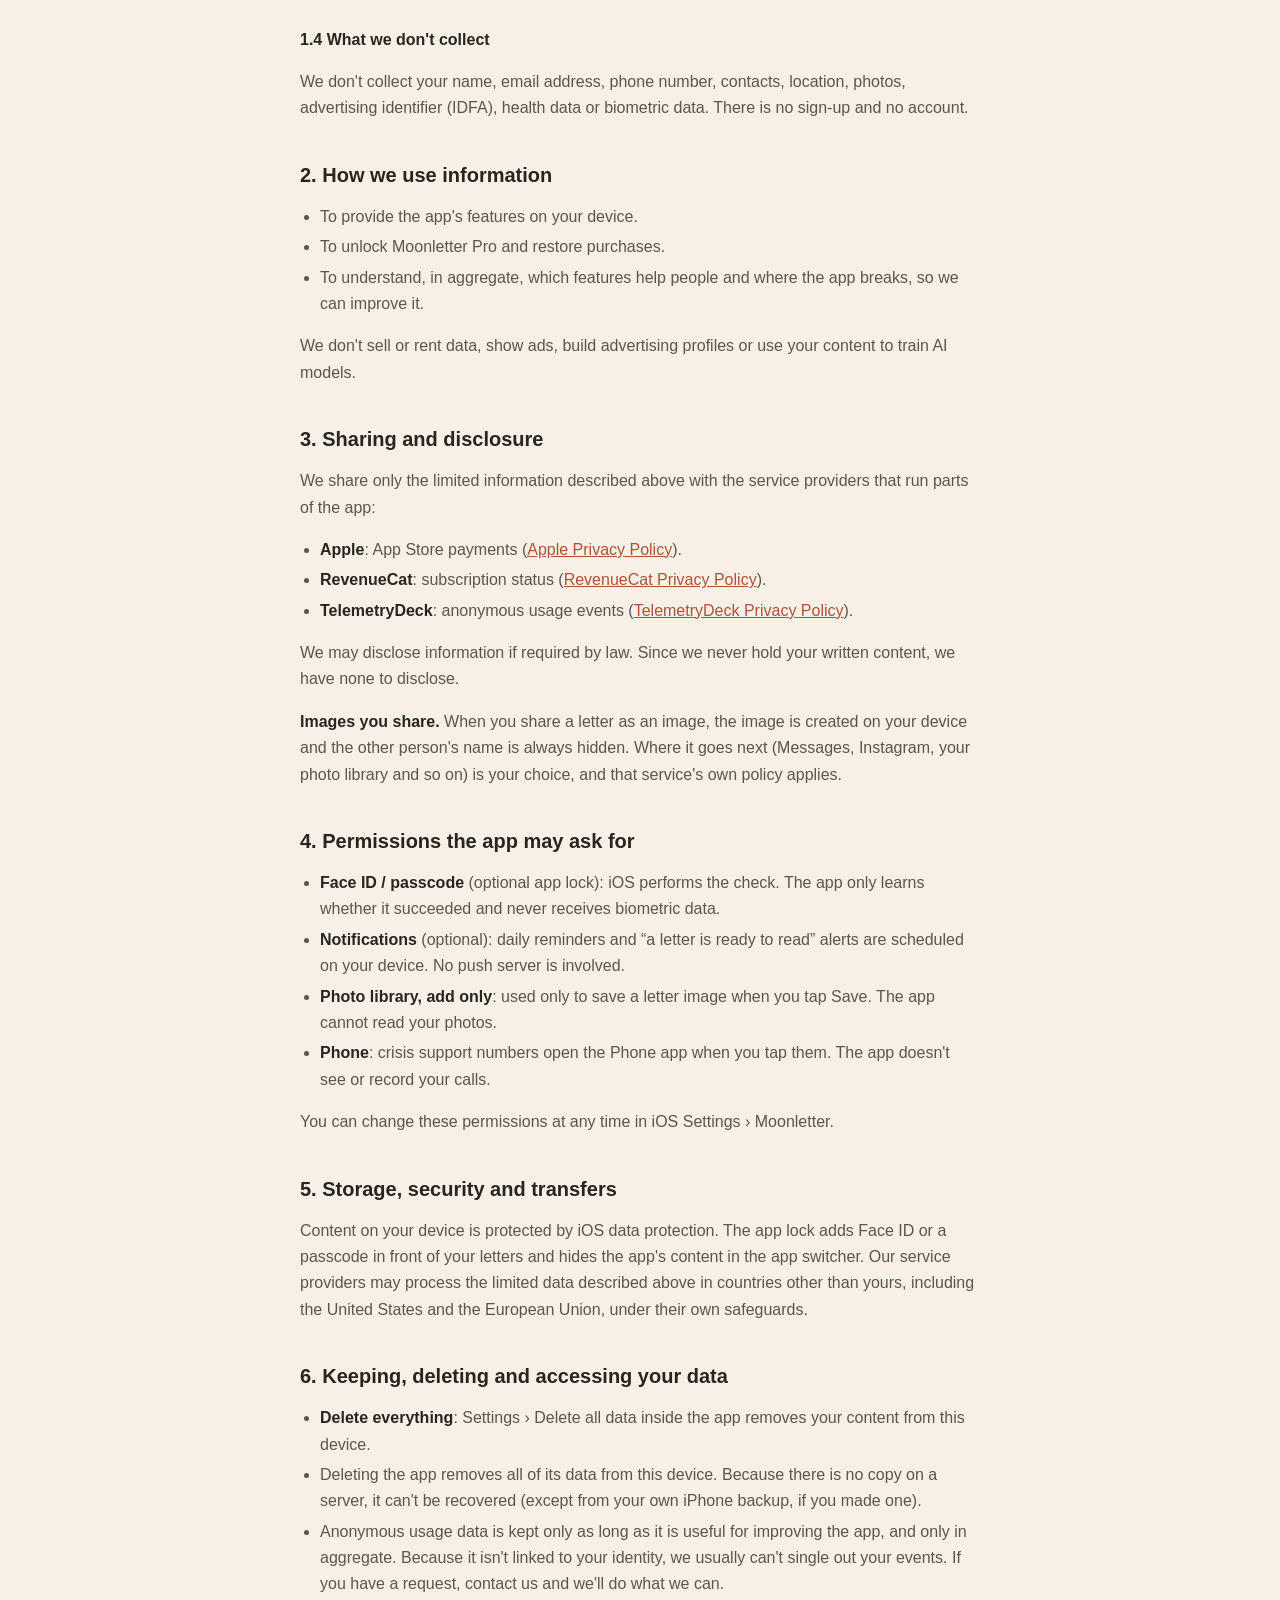
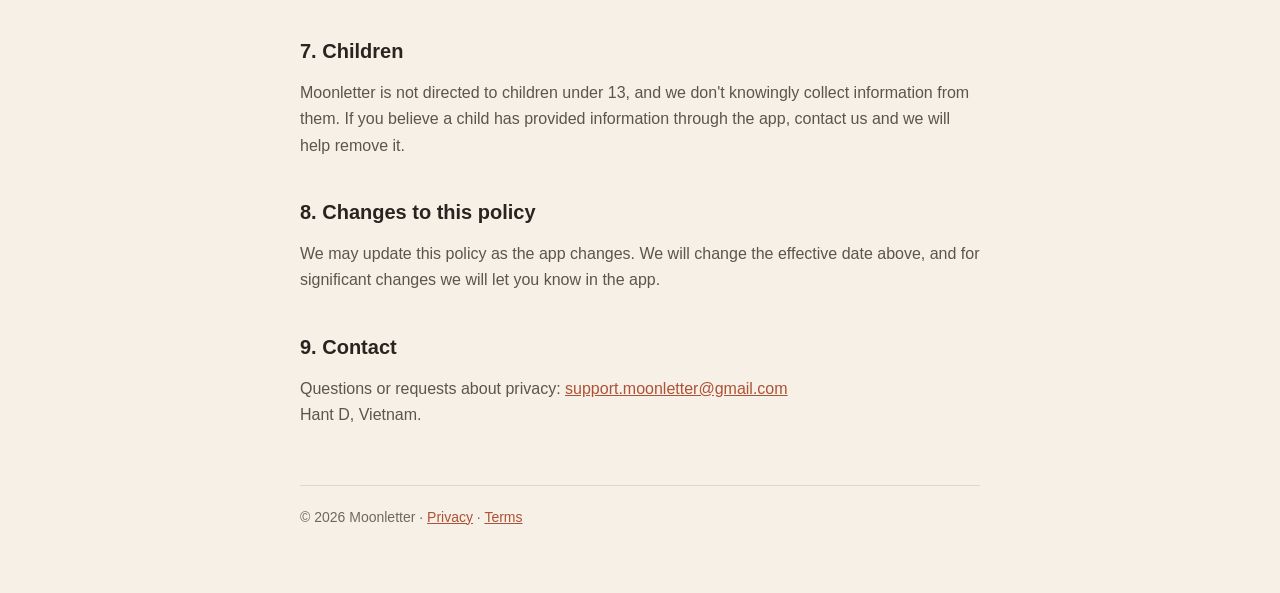
==== commit 9d270482: "Moonletter 1.0 does not sync to iCloud: content stays on the device Co-Authored-By: Claude Opus 5.5 " ====
--- a/privacy.html
+++ b/privacy.html
@@ -4,7 +4,7 @@
 <meta charset="utf-8">
 <meta name="viewport" content="width=device-width, initial-scale=1">
 <title>Moonletter · Privacy Policy</title>
-<meta name="description" content="How Moonletter handles your data: your letters stay on your phone and in your own iCloud.">
+<meta name="description" content="How Moonletter handles your data: your letters stay on your phone.">
 <link rel="icon" href="logo.png">
 <link rel="stylesheet" href="style.css">
 </head>
@@ -18,14 +18,14 @@
 <!-- ============================== ENGLISH ============================== -->
 <article id="en" lang="en">
 <h1>Privacy Policy</h1>
-<p class="meta">Effective date: November 5, 2026</p>
+<p class="meta">Effective date: November 8, 2026</p>
 
 <p>Moonletter (“the app”, “we”, “us”) is a private space for the days after a breakup: unsent letters, an unsent text drafter, a no-contact counter and an SOS breathing exercise. It is made by Hant D, an independent developer. This policy explains what information the app handles, where it lives and the choices you have.</p>
 
 <div class="summary">
   <strong>The short version</strong>
   <ul>
-    <li>What you write (letters, unsent texts, reasons, their name) stays <strong>on your phone and in your own iCloud</strong>. We can't read it, and it is never sent to us, to analytics or to anyone else.</li>
+    <li>What you write (letters, unsent texts, reasons, their name) stays <strong>on your phone</strong>. We can't read it, and it is never sent to us, to analytics or to anyone else.</li>
     <li>No account. No ads. No tracking across apps. We don't sell data.</li>
     <li>We collect a small amount of <strong>anonymous usage data</strong> (for example “a letter was sealed”) to understand what helps and to fix problems.</li>
     <li>Purchases are handled by Apple, with RevenueCat managing subscription status.</li>
@@ -35,8 +35,8 @@
 <h2>1. Information we handle</h2>
 
 <h3>1.1 What you write and track</h3>
-<div class="short"><b>In short</b><p>Your content is yours. It is stored on your device and, if iCloud is on, in your private iCloud. We never receive it.</p></div>
-<p>This includes your letters, unsent text drafts, reasons, the name or nickname you give the other person, your no-contact dates, slips and milestones, and app settings. It is saved on your device. If iCloud is turned on for Moonletter, Apple syncs it to <strong>your private iCloud database</strong> so it appears on your other devices. Only your Apple ID can access that database. We, the developer, have no access to it.</p>
+<div class="short"><b>In short</b><p>Your content is yours. It is stored only on your device. We never receive it.</p></div>
+<p>This includes your letters, unsent text drafts, reasons, the name or nickname you give the other person, your no-contact dates, slips and milestones, and app settings. It is saved <strong>only on your device</strong>. The app does not sync it to iCloud or to any server, so we, the developer, have no access to it. If you back up your iPhone (for example with iCloud Backup in iOS Settings), that backup can include the app's data, like any other app; this is controlled by you in iOS, not by Moonletter.</p>
 <p>The “unsent text” feature is a simulation: <strong>nothing you type there is ever sent</strong> as a message, to anyone.</p>
 
 <h3>1.2 Anonymous usage data</h3>
@@ -52,7 +52,7 @@
 
 <h2>2. How we use information</h2>
 <ul>
-  <li>To provide the app's features and sync your content through your own iCloud.</li>
+  <li>To provide the app's features on your device.</li>
   <li>To unlock Moonletter Pro and restore purchases.</li>
   <li>To understand, in aggregate, which features help people and where the app breaks, so we can improve it.</li>
 </ul>
@@ -61,7 +61,7 @@
 <h2>3. Sharing and disclosure</h2>
 <p>We share only the limited information described above with the service providers that run parts of the app:</p>
 <ul>
-  <li><strong>Apple</strong>: App Store payments and iCloud sync (<a href="https://www.apple.com/legal/privacy/">Apple Privacy Policy</a>).</li>
+  <li><strong>Apple</strong>: App Store payments (<a href="https://www.apple.com/legal/privacy/">Apple Privacy Policy</a>).</li>
   <li><strong>RevenueCat</strong>: subscription status (<a href="https://www.revenuecat.com/privacy/">RevenueCat Privacy Policy</a>).</li>
   <li><strong>TelemetryDeck</strong>: anonymous usage events (<a href="https://telemetrydeck.com/privacy/">TelemetryDeck Privacy Policy</a>).</li>
 </ul>
@@ -78,13 +78,12 @@
 <p>You can change these permissions at any time in iOS Settings › Moonletter.</p>
 
 <h2>5. Storage, security and transfers</h2>
-<p>Content on your device is protected by iOS data protection. iCloud data is encrypted by Apple, and end-to-end encrypted if you turn on Advanced Data Protection for iCloud. The app lock adds Face ID or a passcode in front of your letters and hides the app's content in the app switcher. Our service providers may process the limited data described above in countries other than yours, including the United States and the European Union, under their own safeguards.</p>
+<p>Content on your device is protected by iOS data protection. The app lock adds Face ID or a passcode in front of your letters and hides the app's content in the app switcher. Our service providers may process the limited data described above in countries other than yours, including the United States and the European Union, under their own safeguards.</p>
 
 <h2>6. Keeping, deleting and accessing your data</h2>
 <ul>
-  <li><strong>Delete everything</strong>: Settings › Delete all data inside the app removes your content from this device and from your iCloud.</li>
-  <li>Deleting the app removes the data on this device. Data in iCloud can also be managed in iOS Settings › [your name] › iCloud › Manage storage.</li>
-  <li>You can stop iCloud sync for Moonletter in iOS Settings.</li>
+  <li><strong>Delete everything</strong>: Settings › Delete all data inside the app removes your content from this device.</li>
+  <li>Deleting the app removes all of its data from this device. Because there is no copy on a server, it can't be recovered (except from your own iPhone backup, if you made one).</li>
   <li>Anonymous usage data is kept only as long as it is useful for improving the app, and only in aggregate. Because it isn't linked to your identity, we usually can't single out your events. If you have a request, contact us and we'll do what we can.</li>
 </ul>
 
@@ -101,14 +100,14 @@
 <!-- ============================== TIẾNG VIỆT ============================== -->
 <article id="vi" lang="vi">
 <h1>Chính sách quyền riêng tư</h1>
-<p class="meta">Có hiệu lực từ: 5 tháng 11, 2026</p>
+<p class="meta">Có hiệu lực từ: 8 tháng 11, 2026</p>
 
 <p>Moonletter (“ứng dụng”, “chúng tôi”) là một góc riêng cho những ngày sau chia tay: thư không gửi, nhắn mà không gửi, đếm ngày không liên lạc và bài thở SOS. Ứng dụng do Hant D, một nhà phát triển độc lập, làm ra. Chính sách này giải thích ứng dụng xử lý những thông tin nào, chúng nằm ở đâu và bạn có những lựa chọn gì.</p>
 
 <div class="summary">
   <strong>Tóm tắt</strong>
   <ul>
-    <li>Những gì bạn viết (thư, tin nhắn không gửi, lý do, tên người ấy) chỉ nằm <strong>trên điện thoại và iCloud riêng của bạn</strong>. Chúng tôi không đọc được, và chúng không bao giờ được gửi cho chúng tôi, cho dịch vụ phân tích hay cho bất kỳ ai.</li>
+    <li>Những gì bạn viết (thư, tin nhắn không gửi, lý do, tên người ấy) chỉ nằm <strong>trên điện thoại của bạn</strong>. Chúng tôi không đọc được, và chúng không bao giờ được gửi cho chúng tôi, cho dịch vụ phân tích hay cho bất kỳ ai.</li>
     <li>Không tài khoản. Không quảng cáo. Không theo dõi bạn qua các ứng dụng khác. Chúng tôi không bán dữ liệu.</li>
     <li>Chúng tôi thu một lượng nhỏ <strong>dữ liệu sử dụng ẩn danh</strong> (ví dụ “một lá thư vừa được niêm phong”) để biết điều gì giúp ích và để sửa lỗi.</li>
     <li>Việc mua hàng do Apple xử lý, RevenueCat quản lý trạng thái gói đăng ký.</li>
@@ -118,8 +117,8 @@
 <h2>1. Thông tin ứng dụng xử lý</h2>
 
 <h3>1.1 Những gì bạn viết và ghi lại</h3>
-<div class="short"><b>Ngắn gọn</b><p>Nội dung là của bạn. Nó được lưu trên máy và, nếu bật iCloud, trong iCloud riêng của bạn. Chúng tôi không bao giờ nhận được.</p></div>
-<p>Gồm thư, tin nhắn không gửi, lý do, tên hoặc biệt danh bạn đặt cho người ấy, ngày không liên lạc, những lần lỡ, cột mốc và cài đặt của ứng dụng. Tất cả được lưu trên máy bạn. Nếu bật iCloud cho Moonletter, Apple đồng bộ chúng vào <strong>kho iCloud riêng của bạn</strong> để hiện trên các thiết bị khác của bạn. Chỉ Apple ID của bạn mới truy cập được kho này. Chúng tôi, nhà phát triển, không có quyền truy cập.</p>
+<div class="short"><b>Ngắn gọn</b><p>Nội dung là của bạn. Nó chỉ được lưu trên máy của bạn. Chúng tôi không bao giờ nhận được.</p></div>
+<p>Gồm thư, tin nhắn không gửi, lý do, tên hoặc biệt danh bạn đặt cho người ấy, ngày không liên lạc, những lần lỡ, cột mốc và cài đặt của ứng dụng. Tất cả <strong>chỉ được lưu trên máy bạn</strong>. Ứng dụng không đồng bộ lên iCloud hay máy chủ nào, nên chúng tôi, nhà phát triển, không có quyền truy cập. Nếu bạn sao lưu iPhone (ví dụ bật Sao lưu iCloud trong Cài đặt iOS), bản sao lưu đó có thể gồm dữ liệu của ứng dụng như mọi ứng dụng khác; việc này do bạn quyết định trong iOS, không phải do Moonletter.</p>
 <p>Tính năng “nhắn mà không gửi” chỉ là giả lập: <strong>không có gì bạn gõ ở đó được gửi đi</strong> dưới dạng tin nhắn, cho bất kỳ ai.</p>
 
 <h3>1.2 Dữ liệu sử dụng ẩn danh</h3>
@@ -135,7 +134,7 @@
 
 <h2>2. Chúng tôi dùng thông tin để làm gì</h2>
 <ul>
-  <li>Cung cấp các tính năng của ứng dụng và đồng bộ nội dung qua iCloud của chính bạn.</li>
+  <li>Cung cấp các tính năng của ứng dụng trên máy bạn.</li>
   <li>Mở khoá Moonletter Pro và khôi phục giao dịch.</li>
   <li>Hiểu, ở dạng tổng hợp, tính năng nào giúp ích và ứng dụng lỗi ở đâu, để cải thiện.</li>
 </ul>
@@ -144,7 +143,7 @@
 <h2>3. Chia sẻ và tiết lộ</h2>
 <p>Chúng tôi chỉ chia sẻ phần thông tin hạn chế nói ở trên với các nhà cung cấp dịch vụ vận hành một phần ứng dụng:</p>
 <ul>
-  <li><strong>Apple</strong>: thanh toán App Store và đồng bộ iCloud (<a href="https://www.apple.com/legal/privacy/">Chính sách quyền riêng tư của Apple</a>).</li>
+  <li><strong>Apple</strong>: thanh toán App Store (<a href="https://www.apple.com/legal/privacy/">Chính sách quyền riêng tư của Apple</a>).</li>
   <li><strong>RevenueCat</strong>: trạng thái gói đăng ký (<a href="https://www.revenuecat.com/privacy/">Chính sách của RevenueCat</a>).</li>
   <li><strong>TelemetryDeck</strong>: sự kiện sử dụng ẩn danh (<a href="https://telemetrydeck.com/privacy/">Chính sách của TelemetryDeck</a>).</li>
 </ul>
@@ -161,13 +160,12 @@
 <p>Bạn có thể đổi các quyền này bất cứ lúc nào trong Cài đặt iOS › Moonletter.</p>
 
 <h2>5. Lưu trữ, bảo mật và chuyển dữ liệu</h2>
-<p>Nội dung trên máy được bảo vệ bởi cơ chế bảo vệ dữ liệu của iOS. Dữ liệu iCloud được Apple mã hoá, và mã hoá đầu cuối nếu bạn bật Bảo vệ dữ liệu nâng cao cho iCloud. Khoá ứng dụng thêm Face ID hoặc mật mã trước thư của bạn và che nội dung khi xem trình chuyển ứng dụng. Các nhà cung cấp dịch vụ có thể xử lý phần dữ liệu hạn chế nói trên ở nước khác, gồm Hoa Kỳ và Liên minh châu Âu, theo các biện pháp bảo vệ của họ.</p>
+<p>Nội dung trên máy được bảo vệ bởi cơ chế bảo vệ dữ liệu của iOS. Khoá ứng dụng thêm Face ID hoặc mật mã trước thư của bạn và che nội dung khi xem trình chuyển ứng dụng. Các nhà cung cấp dịch vụ có thể xử lý phần dữ liệu hạn chế nói trên ở nước khác, gồm Hoa Kỳ và Liên minh châu Âu, theo các biện pháp bảo vệ của họ.</p>
 
 <h2>6. Lưu giữ, xoá và truy cập dữ liệu</h2>
 <ul>
-  <li><strong>Xoá tất cả</strong>: Cài đặt › Xoá toàn bộ dữ liệu trong ứng dụng sẽ xoá nội dung của bạn trên máy này và trong iCloud của bạn.</li>
-  <li>Xoá ứng dụng sẽ xoá dữ liệu trên máy này. Dữ liệu trong iCloud cũng quản lý được ở Cài đặt iOS › [tên bạn] › iCloud › Quản lý dung lượng.</li>
-  <li>Bạn có thể tắt đồng bộ iCloud cho Moonletter trong Cài đặt iOS.</li>
+  <li><strong>Xoá tất cả</strong>: Cài đặt › Xoá toàn bộ dữ liệu trong ứng dụng sẽ xoá nội dung của bạn trên máy này.</li>
+  <li>Xoá ứng dụng sẽ xoá toàn bộ dữ liệu của nó trên máy này. Vì không có bản sao trên máy chủ nên không khôi phục được (trừ khi bạn tự có bản sao lưu iPhone).</li>
   <li>Dữ liệu sử dụng ẩn danh chỉ được giữ khi còn hữu ích cho việc cải thiện ứng dụng, và chỉ ở dạng tổng hợp. Vì không gắn với danh tính, thường chúng tôi không tách riêng được sự kiện của bạn. Nếu có yêu cầu, hãy liên hệ, chúng tôi sẽ cố gắng hết sức.</li>
 </ul>
 
